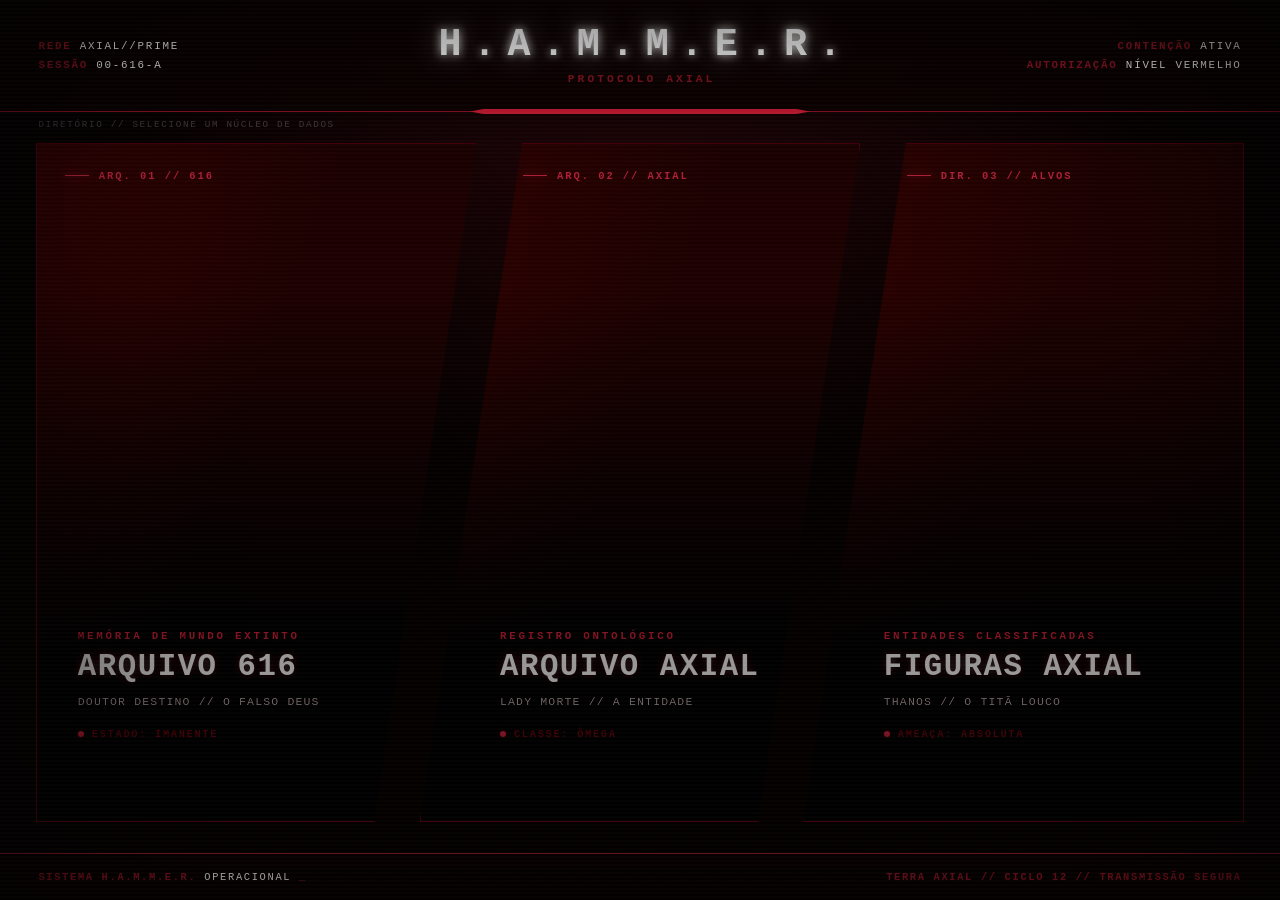
==== index.html @ 2b395b97 "Add files via upload" ====
<!DOCTYPE html>
<html lang="pt-BR">
<head>
  <meta charset="UTF-8">
  <meta name="viewport" content="width=device-width, initial-scale=1">
  <meta name="theme-color" content="#050000">
  <meta name="description" content="Terminal de acesso aos arquivos classificados do Protocolo Axial.">
  <title>H.A.M.M.E.R. | PROTOCOLO AXIAL</title>
  <link rel="stylesheet" href="axial-os.css">
  <script src="axial-os.js" defer></script>
</head>
<body>
  <div class="screen-noise" aria-hidden="true"></div>
  <div class="screen-vignette" aria-hidden="true"></div>

  <div class="system-shell">
    <header class="system-header">
      <div class="header-meta" aria-hidden="true">
        <span>REDE <strong>AXIAL//PRIME</strong></span>
        <span>SESSÃO <strong>00-616-A</strong></span>
      </div>

      <div class="brand">
        <h1>H.A.M.M.E.R.</h1>
        <p>Protocolo Axial</p>
      </div>

      <div class="header-meta header-meta--right" aria-hidden="true">
        <span>CONTENÇÃO <strong>ATIVA</strong></span>
        <span>AUTORIZAÇÃO <strong>NÍVEL VERMELHO</strong></span>
      </div>
    </header>

    <main class="dossier-container" aria-label="Diretório de arquivos H.A.M.M.E.R.">
      <a href="https://arquivoshammer.tumblr.com/616" target="_top" class="card card-1" style="--card-image: url('https://i.imgur.com/IKlFasL.png')" aria-label="Acessar Arquivo 616: Doutor Destino, o Falso Deus">
        <span class="card-index">ARQ. 01 // 616</span>
        <div class="card-content">
          <div class="card-kicker">Memória de mundo extinto</div>
          <h2 class="card-title">Arquivo 616</h2>
          <p class="card-subtitle">Doutor Destino // O Falso Deus</p>
          <div class="card-status"><span class="status-light"></span>Estado: imanente</div>
          <span class="action-btn" aria-hidden="true">[ Acessar arquivo ]</span>
        </div>
      </a>

      <a href="https://arquivoshammer.tumblr.com/axial" target="_top" class="card card-2" style="--card-image: url('https://i.imgur.com/P6kP1Y7.png')" aria-label="Acessar Arquivo Axial: Lady Morte, a Entidade">
        <span class="card-index">ARQ. 02 // AXIAL</span>
        <div class="card-content">
          <div class="card-kicker">Registro ontológico</div>
          <h2 class="card-title">Arquivo Axial</h2>
          <p class="card-subtitle">Lady Morte // A Entidade</p>
          <div class="card-status"><span class="status-light"></span>Classe: ômega</div>
          <span class="action-btn" aria-hidden="true">[ Acessar arquivo ]</span>
        </div>
      </a>

      <a href="https://arquivoshammer.tumblr.com/fichas" target="_top" class="card card-3" style="--card-image: url('https://i.imgur.com/mez9qXW.png')" aria-label="Acessar Figuras Axial: Thanos, o Titã Louco">
        <span class="card-index">DIR. 03 // ALVOS</span>
        <div class="card-content">
          <div class="card-kicker">Entidades classificadas</div>
          <h2 class="card-title">Figuras Axial</h2>
          <p class="card-subtitle">Thanos // O Titã Louco</p>
          <div class="card-status"><span class="status-light"></span>Ameaça: absoluta</div>
          <span class="action-btn" aria-hidden="true">[ Acessar diretório ]</span>
        </div>
      </a>
    </main>

    <footer class="system-footer">
      <span>Sistema H.A.M.M.E.R. <strong>operacional</strong> <span class="blink">_</span></span>
      <span>Terra Axial // ciclo 12 // transmissão segura</span>
    </footer>
  </div>
</body>
</html>
---- axial-os.css ----
:root {
  --bg-deep: #050000;
  --surface: #0a0000;
  --vinho-dark: #3a040b;
  --vinho-light: #8a1321;
  --red-alert: #c71a32;
  --red-hot: #f12b48;
  --white-glow: #f4f4f4;
  --text-muted: #b9aeb0;
  --scanline: rgba(255, 255, 255, 0.025);
  --tech-border: rgba(199, 26, 50, 0.42);
  --header-height: 112px;
  --footer-height: 47px;
  --ease-system: cubic-bezier(0.25, 1, 0.5, 1);
}

*, *::before, *::after { box-sizing: border-box; }
* { margin: 0; padding: 0; }

html, body {
  width: 100%;
  min-height: 100%;
  background: var(--bg-deep);
}

body {
  min-height: 100svh;
  overflow-x: hidden;
  color: var(--white-glow);
  background:
    radial-gradient(circle at 50% -10%, rgba(138, 19, 33, 0.28), transparent 48%),
    linear-gradient(rgba(5, 0, 0, 0.88), rgba(5, 0, 0, 0.94)),
    repeating-linear-gradient(45deg, transparent 0 10px, rgba(58, 4, 11, 0.08) 10px 20px);
  font-family: "Courier New", Courier, monospace;
}

a { color: inherit; }

.screen-noise,
.screen-vignette {
  position: fixed;
  inset: 0;
  pointer-events: none;
}

.screen-noise {
  z-index: 100;
  opacity: 0.72;
  background: repeating-linear-gradient(0deg, transparent 0 2px, var(--scanline) 2px 4px);
}

.screen-vignette {
  z-index: 99;
  box-shadow: inset 0 0 16vw rgba(0, 0, 0, 0.88);
}

.system-shell {
  display: grid;
  grid-template-rows: var(--header-height) minmax(0, 1fr) var(--footer-height);
  min-height: 100svh;
  opacity: 0;
  animation: boot-up 1.6s var(--ease-system) 0.12s forwards;
}

.system-header {
  position: relative;
  z-index: 20;
  display: grid;
  grid-template-columns: minmax(160px, 1fr) auto minmax(160px, 1fr);
  align-items: center;
  gap: 24px;
  padding: 18px clamp(20px, 3vw, 52px);
  border-bottom: 1px solid var(--vinho-light);
  background: rgba(10, 0, 0, 0.84);
  box-shadow: 0 10px 36px rgba(0, 0, 0, 0.36);
}

.system-header::after {
  content: "";
  position: absolute;
  bottom: -3px;
  left: 50%;
  width: min(340px, 38vw);
  height: 5px;
  translate: -50% 0;
  background: var(--red-alert);
  box-shadow: 0 0 18px rgba(199, 26, 50, 0.75);
  clip-path: polygon(4% 0, 96% 0, 100% 50%, 96% 100%, 4% 100%, 0 50%);
}

.header-meta {
  display: flex;
  flex-direction: column;
  gap: 5px;
  color: var(--vinho-light);
  font-size: 0.68rem;
  font-weight: 700;
  letter-spacing: 0.16em;
  line-height: 1.3;
  text-transform: uppercase;
}

.header-meta--right { align-items: flex-end; text-align: right; }
.header-meta strong { color: var(--white-glow); font-weight: 400; }
.brand { text-align: center; }

.brand h1 {
  color: #fff;
  font-size: clamp(1.8rem, 3vw, 2.65rem);
  line-height: 1;
  letter-spacing: 0.3em;
  text-indent: 0.3em;
  text-shadow: 0 0 10px #fff, 0 0 30px rgba(255, 255, 255, 0.45);
}

.brand p {
  margin-top: 9px;
  color: var(--vinho-light);
  font-size: 0.7rem;
  font-weight: 700;
  letter-spacing: 0.28em;
  text-indent: 0.28em;
  text-transform: uppercase;
}

.dossier-container {
  position: relative;
  z-index: 2;
  display: flex;
  gap: 7px;
  min-height: 0;
  padding: clamp(18px, 2.4vw, 38px) clamp(14px, 2.8vw, 46px);
  isolation: isolate;
}

.dossier-container::before {
  content: "DIRETÓRIO // SELECIONE UM NÚCLEO DE DADOS";
  position: absolute;
  top: 7px;
  left: clamp(18px, 3vw, 50px);
  color: rgba(244, 244, 244, 0.28);
  font-size: 0.58rem;
  letter-spacing: 0.18em;
}

.card {
  position: relative;
  flex: 1 1 0;
  min-width: 0;
  overflow: hidden;
  display: flex;
  align-items: flex-end;
  padding: clamp(24px, 3.2vw, 54px);
  border: 1px solid var(--tech-border);
  background-color: var(--vinho-dark);
  background-image: var(--card-image);
  background-position: center top;
  background-size: cover;
  background-blend-mode: multiply;
  color: var(--white-glow);
  text-decoration: none;
  filter: grayscale(25%) contrast(115%) brightness(0.82);
  transition: flex 650ms var(--ease-system), filter 450ms ease, border-color 350ms ease;
}

.card-1 { clip-path: polygon(0 0, 100% 0, calc(100% - 8vw) 100%, 0 100%); margin-right: -5vw; }
.card-2 { z-index: 2; clip-path: polygon(8vw 0, 100% 0, calc(100% - 8vw) 100%, 0 100%); margin-right: -5vw; }
.card-3 { clip-path: polygon(8vw 0, 100% 0, 100% 100%, 0 100%); }

.card::before,
.card::after {
  content: "";
  position: absolute;
  inset: 0;
  pointer-events: none;
}

.card::before {
  z-index: 1;
  background:
    linear-gradient(to top, rgba(3, 0, 0, 0.98) 0%, rgba(5, 0, 0, 0.45) 48%, transparent 78%),
    linear-gradient(110deg, rgba(199, 26, 50, 0.18), transparent 45%);
}

.card::after {
  z-index: 2;
  opacity: 0.32;
  background: repeating-linear-gradient(0deg, rgba(0, 0, 0, 0.16) 0 2px, transparent 2px 4px);
  transition: opacity 350ms ease;
}

.card:hover,
.card:focus-visible {
  z-index: 10;
  flex-grow: 1.85;
  outline: none;
  border-color: var(--red-alert);
  background-blend-mode: overlay;
  filter: grayscale(0%) contrast(120%) brightness(1.08) drop-shadow(0 0 24px rgba(199, 26, 50, 0.5));
}

.card:hover::after,
.card:focus-visible::after { opacity: 0.12; }

.card-index {
  position: absolute;
  top: 26px;
  z-index: 3;
  display: flex;
  align-items: center;
  gap: 10px;
  color: var(--red-hot);
  font-size: 0.66rem;
  font-weight: 700;
  letter-spacing: 0.18em;
}

.card-1 .card-index { left: 28px; }
.card-2 .card-index, .card-3 .card-index { left: max(28px, 8vw); }
.card-index::before { content: ""; width: 24px; height: 1px; background: currentColor; box-shadow: 0 0 8px currentColor; }

.card-content {
  position: relative;
  z-index: 4;
  width: min(100%, 500px);
  transform: translateY(18px);
  opacity: 0.72;
  transition: transform 500ms var(--ease-system), opacity 350ms ease;
}

.card-2 .card-content, .card-3 .card-content { padding-left: clamp(20px, 3vw, 52px); }
.card:hover .card-content, .card:focus-visible .card-content { transform: translateY(0); opacity: 1; }

.card-kicker {
  margin-bottom: 10px;
  color: var(--red-hot);
  font-size: 0.68rem;
  font-weight: 700;
  letter-spacing: 0.25em;
  text-transform: uppercase;
}

.card-title {
  font-size: clamp(1.45rem, 2.4vw, 2.5rem);
  line-height: 0.95;
  letter-spacing: 0.05em;
  text-shadow: 0 0 10px rgba(255, 255, 255, 0.34);
  text-transform: uppercase;
}

.card-subtitle {
  margin-top: 12px;
  color: var(--text-muted);
  font-size: clamp(0.72rem, 0.85vw, 0.9rem);
  line-height: 1.5;
  letter-spacing: 0.1em;
  text-transform: uppercase;
}

.card-status {
  display: flex;
  align-items: center;
  gap: 8px;
  margin-top: 18px;
  color: var(--vinho-light);
  font-size: 0.65rem;
  font-weight: 700;
  letter-spacing: 0.16em;
  text-transform: uppercase;
}

.status-light {
  width: 6px;
  height: 6px;
  border-radius: 50%;
  background: var(--red-hot);
  box-shadow: 0 0 8px var(--red-alert);
  animation: status-pulse 1.8s ease-in-out infinite;
}

.action-btn {
  display: inline-flex;
  align-items: center;
  min-height: 38px;
  margin-top: 20px;
  padding: 9px 15px;
  border: 1px solid var(--red-alert);
  background: rgba(199, 26, 50, 0.08);
  color: var(--white-glow);
  font-size: 0.68rem;
  font-weight: 700;
  letter-spacing: 0.18em;
  text-transform: uppercase;
  opacity: 0;
  transform: translateY(10px);
  transition: opacity 350ms ease 80ms, transform 400ms var(--ease-system) 80ms, background 250ms ease;
  clip-path: polygon(8px 0, 100% 0, 100% calc(100% - 8px), calc(100% - 8px) 100%, 0 100%, 0 8px);
}

.card:hover .action-btn,
.card:focus-visible .action-btn {
  opacity: 1;
  transform: translateY(0);
  background: rgba(199, 26, 50, 0.72);
  box-shadow: 0 0 16px rgba(199, 26, 50, 0.55);
}

.system-footer {
  position: relative;
  z-index: 20;
  display: flex;
  align-items: center;
  justify-content: space-between;
  gap: 20px;
  padding: 0 clamp(20px, 3vw, 52px);
  border-top: 1px solid var(--vinho-light);
  background: rgba(10, 0, 0, 0.9);
  color: var(--vinho-light);
  font-size: 0.65rem;
  font-weight: 700;
  letter-spacing: 0.16em;
  text-transform: uppercase;
}

.system-footer strong { color: var(--white-glow); font-weight: 400; }
.blink { animation: blink 1s steps(1) infinite; }

@keyframes boot-up {
  0% { opacity: 0; filter: blur(14px) contrast(180%); transform: scale(1.025); }
  45% { opacity: 0.82; filter: blur(3px) contrast(135%); }
  100% { opacity: 1; filter: blur(0) contrast(100%); transform: scale(1); }
}

@keyframes status-pulse { 50% { opacity: 0.28; transform: scale(0.75); } }
@keyframes blink { 50% { opacity: 0; } }

@media (max-width: 900px) {
  :root { --header-height: 96px; }
  .system-header { grid-template-columns: 1fr; padding-block: 15px; }
  .header-meta { display: none; }
  .brand h1 { font-size: 1.75rem; }
  .dossier-container { padding-inline: 14px; }
  .card { padding: 24px 20px; }
  .card-title { font-size: 1.5rem; }
  .card-subtitle { letter-spacing: 0.05em; }
}

@media (max-width: 680px) {
  :root { --footer-height: 58px; }
  body { overflow-y: auto; }
  .system-shell { grid-template-rows: var(--header-height) auto var(--footer-height); }
  .dossier-container { flex-direction: column; min-height: calc(100svh - var(--header-height) - var(--footer-height)); gap: 10px; padding: 24px 12px 12px; }
  .dossier-container::before { top: 8px; left: 14px; }
  .card, .card:hover, .card:focus-visible { flex: none; min-height: 31svh; clip-path: polygon(0 0, calc(100% - 14px) 0, 100% 14px, 100% 100%, 14px 100%, 0 calc(100% - 14px)); margin: 0; filter: grayscale(12%) contrast(115%) brightness(0.9); }
  .card { background-position: center 18%; }
  .card-index, .card-1 .card-index, .card-2 .card-index, .card-3 .card-index { top: 16px; left: 18px; }
  .card-content, .card-2 .card-content, .card-3 .card-content { width: 100%; padding-left: 0; transform: none; opacity: 1; }
  .card-title { font-size: clamp(1.35rem, 7vw, 2rem); }
  .card-subtitle { margin-top: 6px; }
  .card-status { margin-top: 10px; }
  .action-btn { min-height: 34px; margin-top: 12px; opacity: 1; transform: none; }
  .system-footer { justify-content: center; text-align: center; }
  .system-footer span:last-child { display: none; }
}

@media (prefers-reduced-motion: reduce) {
  *, *::before, *::after {
    scroll-behavior: auto !important;
    animation-duration: 0.01ms !important;
    animation-iteration-count: 1 !important;
    transition-duration: 0.01ms !important;
  }
}
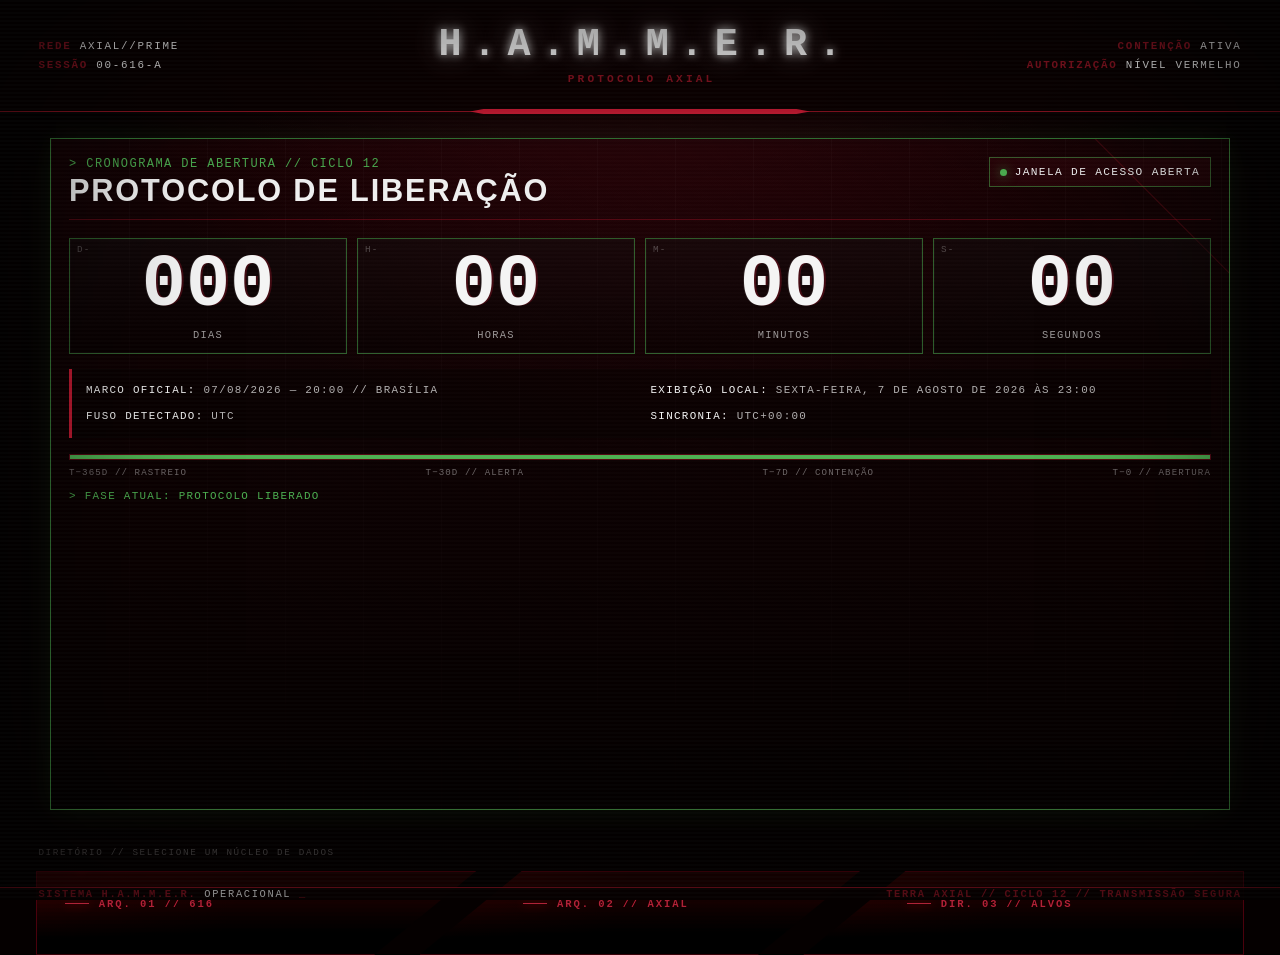
==== commit 536890c2: "Update index.html" ====
--- a/index.html
+++ b/index.html
@@ -6,9 +6,301 @@
   <meta name="theme-color" content="#050000">
   <meta name="description" content="Terminal de acesso aos arquivos classificados do Protocolo Axial.">
   <title>H.A.M.M.E.R. | PROTOCOLO AXIAL</title>
+
   <link rel="stylesheet" href="axial-os.css">
   <script src="axial-os.js" defer></script>
+
+  <style id="axial-countdown-style">
+    /* ==========================================================
+       CRONOGRAMA AXIAL // CONTAGEM REGRESSIVA
+       Bloco autônomo para funcionar sem alterar axial-os.css
+       ========================================================== */
+
+    .countdown-sector {
+      position: relative;
+      width: min(1180px, calc(100% - 32px));
+      margin: 26px auto 30px;
+      padding: 18px;
+      border: 1px solid rgba(199, 26, 50, .68);
+      background:
+        linear-gradient(180deg, rgba(199, 26, 50, .07), rgba(5, 0, 0, .88)),
+        repeating-linear-gradient(
+          90deg,
+          rgba(255, 255, 255, .025) 0,
+          rgba(255, 255, 255, .025) 1px,
+          transparent 1px,
+          transparent 78px
+        );
+      box-shadow:
+        0 0 0 1px rgba(255, 255, 255, .025) inset,
+        0 0 28px rgba(199, 26, 50, .12);
+      overflow: hidden;
+      isolation: isolate;
+    }
+
+    .countdown-sector::before,
+    .countdown-sector::after {
+      content: "";
+      position: absolute;
+      pointer-events: none;
+      z-index: -1;
+    }
+
+    .countdown-sector::before {
+      inset: 0;
+      background:
+        linear-gradient(90deg, transparent, rgba(199, 26, 50, .08), transparent);
+      transform: translateX(-100%);
+      animation: countdownSweep 7s linear infinite;
+    }
+
+    .countdown-sector::after {
+      width: 190px;
+      height: 190px;
+      right: -95px;
+      top: -95px;
+      border: 1px solid rgba(199, 26, 50, .25);
+      transform: rotate(45deg);
+    }
+
+    @keyframes countdownSweep {
+      to { transform: translateX(100%); }
+    }
+
+    .countdown-topline {
+      display: flex;
+      align-items: flex-start;
+      justify-content: space-between;
+      gap: 20px;
+      margin-bottom: 18px;
+      padding-bottom: 12px;
+      border-bottom: 1px solid rgba(199, 26, 50, .32);
+    }
+
+    .countdown-kicker,
+    .countdown-status,
+    .countdown-label,
+    .countdown-meta,
+    .countdown-stage,
+    .countdown-progress-labels {
+      font-family: "Share Tech Mono", "Courier New", monospace;
+      text-transform: uppercase;
+      letter-spacing: .12em;
+    }
+
+    .countdown-kicker {
+      margin: 0 0 5px;
+      color: #c71a32;
+      font-size: .75rem;
+    }
+
+    .countdown-title {
+      margin: 0;
+      color: #f4f4f4;
+      font-family: "Oxanium", "Arial Narrow", sans-serif;
+      font-size: clamp(1.15rem, 2.4vw, 2rem);
+      line-height: 1;
+      text-transform: uppercase;
+      letter-spacing: .06em;
+    }
+
+    .countdown-status {
+      flex: 0 0 auto;
+      display: inline-flex;
+      align-items: center;
+      gap: 8px;
+      padding: 8px 10px;
+      border: 1px solid rgba(199, 26, 50, .58);
+      background: rgba(199, 26, 50, .08);
+      color: #f4f4f4;
+      font-size: .7rem;
+      white-space: nowrap;
+    }
+
+    .countdown-status-dot {
+      width: 7px;
+      height: 7px;
+      border-radius: 50%;
+      background: #c71a32;
+      box-shadow: 0 0 9px rgba(199, 26, 50, .95);
+      animation: countdownPulse 1.15s steps(2, end) infinite;
+    }
+
+    @keyframes countdownPulse {
+      50% { opacity: .28; }
+    }
+
+    .countdown-grid {
+      display: grid;
+      grid-template-columns: repeat(4, minmax(0, 1fr));
+      gap: 10px;
+    }
+
+    .countdown-unit {
+      position: relative;
+      min-height: 104px;
+      display: grid;
+      align-content: center;
+      justify-items: center;
+      padding: 14px 8px 12px;
+      border: 1px solid rgba(199, 26, 50, .3);
+      background:
+        linear-gradient(180deg, rgba(255, 255, 255, .025), transparent),
+        rgba(0, 0, 0, .36);
+      box-shadow: 0 0 0 1px rgba(255, 255, 255, .018) inset;
+    }
+
+    .countdown-unit::before {
+      content: attr(data-index);
+      position: absolute;
+      left: 7px;
+      top: 6px;
+      color: rgba(244, 244, 244, .28);
+      font: .58rem/1 "Share Tech Mono", monospace;
+      letter-spacing: .12em;
+    }
+
+    .countdown-value {
+      color: #f4f4f4;
+      font-family: "Share Tech Mono", "Courier New", monospace;
+      font-size: clamp(2rem, 6vw, 4.6rem);
+      line-height: .9;
+      font-variant-numeric: tabular-nums;
+      text-shadow:
+        2px 0 rgba(199, 26, 50, .28),
+        -1px 0 rgba(255, 255, 255, .08);
+    }
+
+    .countdown-label {
+      margin-top: 10px;
+      color: rgba(244, 244, 244, .62);
+      font-size: .65rem;
+    }
+
+    .countdown-meta {
+      display: grid;
+      grid-template-columns: 1fr 1fr;
+      gap: 9px 18px;
+      margin-top: 15px;
+      padding: 13px 14px;
+      border-left: 3px solid #c71a32;
+      background: rgba(0, 0, 0, .31);
+      color: rgba(244, 244, 244, .72);
+      font-size: .68rem;
+      line-height: 1.55;
+    }
+
+    .countdown-meta strong {
+      color: #f4f4f4;
+      font-weight: 500;
+    }
+
+    .countdown-timeline {
+      margin-top: 16px;
+    }
+
+    .countdown-progress {
+      position: relative;
+      height: 6px;
+      margin: 12px 0 7px;
+      border: 1px solid rgba(199, 26, 50, .42);
+      background: rgba(0, 0, 0, .58);
+      overflow: hidden;
+    }
+
+    .countdown-progress-bar {
+      display: block;
+      width: 0;
+      height: 100%;
+      background:
+        repeating-linear-gradient(
+          90deg,
+          #c71a32 0,
+          #c71a32 16px,
+          #7d101f 16px,
+          #7d101f 19px
+        );
+      box-shadow: 0 0 14px rgba(199, 26, 50, .42);
+      transition: width .7s ease;
+    }
+
+    .countdown-progress-labels {
+      display: flex;
+      justify-content: space-between;
+      gap: 10px;
+      color: rgba(244, 244, 244, .42);
+      font-size: .57rem;
+    }
+
+    .countdown-stage {
+      margin: 12px 0 0;
+      color: #c71a32;
+      font-size: .68rem;
+    }
+
+    .countdown-sector.is-released {
+      border-color: rgba(76, 175, 80, .72);
+      box-shadow: 0 0 30px rgba(76, 175, 80, .12);
+    }
+
+    .countdown-sector.is-released .countdown-status,
+    .countdown-sector.is-released .countdown-unit {
+      border-color: rgba(76, 175, 80, .52);
+    }
+
+    .countdown-sector.is-released .countdown-status-dot,
+    .countdown-sector.is-released .countdown-progress-bar {
+      background: #4caf50;
+      box-shadow: 0 0 12px rgba(76, 175, 80, .72);
+    }
+
+    .countdown-sector.is-released .countdown-stage,
+    .countdown-sector.is-released .countdown-kicker {
+      color: #4caf50;
+    }
+
+    @media (max-width: 760px) {
+      .countdown-sector {
+        width: min(100% - 20px, 1180px);
+        margin-top: 16px;
+        padding: 13px;
+      }
+
+      .countdown-topline {
+        flex-direction: column;
+        align-items: stretch;
+      }
+
+      .countdown-status {
+        align-self: flex-start;
+      }
+
+      .countdown-grid {
+        grid-template-columns: repeat(2, minmax(0, 1fr));
+      }
+
+      .countdown-unit {
+        min-height: 88px;
+      }
+
+      .countdown-meta {
+        grid-template-columns: 1fr;
+      }
+    }
+
+    @media (prefers-reduced-motion: reduce) {
+      .countdown-sector::before,
+      .countdown-status-dot {
+        animation: none;
+      }
+
+      .countdown-progress-bar {
+        transition: none;
+      }
+    }
+  </style>
 </head>
+
 <body>
   <div class="screen-noise" aria-hidden="true"></div>
   <div class="screen-vignette" aria-hidden="true"></div>
@@ -31,8 +323,88 @@
       </div>
     </header>
 
+    <section
+      class="countdown-sector"
+      id="axial-countdown"
+      aria-labelledby="countdown-title"
+      aria-live="polite"
+    >
+      <div class="countdown-topline">
+        <div>
+          <p class="countdown-kicker">&gt; CRONOGRAMA DE ABERTURA // CICLO 12</p>
+          <h2 class="countdown-title" id="countdown-title">Protocolo de Liberação</h2>
+        </div>
+
+        <div class="countdown-status">
+          <span class="countdown-status-dot" aria-hidden="true"></span>
+          <span id="countdown-status-text">JANELA SELADA</span>
+        </div>
+      </div>
+
+      <div class="countdown-grid" aria-label="Contagem regressiva">
+        <div class="countdown-unit" data-index="D-">
+          <strong class="countdown-value" id="countdown-days">000</strong>
+          <span class="countdown-label">Dias</span>
+        </div>
+
+        <div class="countdown-unit" data-index="H-">
+          <strong class="countdown-value" id="countdown-hours">00</strong>
+          <span class="countdown-label">Horas</span>
+        </div>
+
+        <div class="countdown-unit" data-index="M-">
+          <strong class="countdown-value" id="countdown-minutes">00</strong>
+          <span class="countdown-label">Minutos</span>
+        </div>
+
+        <div class="countdown-unit" data-index="S-">
+          <strong class="countdown-value" id="countdown-seconds">00</strong>
+          <span class="countdown-label">Segundos</span>
+        </div>
+      </div>
+
+      <div class="countdown-meta">
+        <span>
+          <strong>MARCO OFICIAL:</strong>
+          <time datetime="2026-08-07T20:00:00-03:00">07/08/2026 — 20:00 // BRASÍLIA</time>
+        </span>
+
+        <span>
+          <strong>EXIBIÇÃO LOCAL:</strong>
+          <time id="countdown-local-date">SINCRONIZANDO...</time>
+        </span>
+
+        <span>
+          <strong>FUSO DETECTADO:</strong>
+          <span id="countdown-timezone">IDENTIFICANDO...</span>
+        </span>
+
+        <span>
+          <strong>SINCRONIA:</strong>
+          <span id="countdown-sync">RELÓGIO DO TERMINAL</span>
+        </span>
+      </div>
+
+      <div class="countdown-timeline" aria-hidden="true">
+        <div class="countdown-progress">
+          <span class="countdown-progress-bar" id="countdown-progress-bar"></span>
+        </div>
+
+        <div class="countdown-progress-labels">
+          <span>T−365D // RASTREIO</span>
+          <span>T−30D // ALERTA</span>
+          <span>T−7D // CONTENÇÃO</span>
+          <span>T−0 // ABERTURA</span>
+        </div>
+      </div>
+
+      <p class="countdown-stage" id="countdown-stage">
+        &gt; FASE ATUAL: RASTREIO TEMPORAL
+      </p>
+    </section>
+
     <main class="dossier-container" aria-label="Diretório de arquivos H.A.M.M.E.R.">
-      <a href="https://arquivoshammer.tumblr.com/616" target="_top" class="card card-1" style="--card-image: url('https://i.imgur.com/IKlFasL.png')" aria-label="Acessar Arquivo 616: Doutor Destino, o Falso Deus">
+      <a href="https://arquivoaxial.tumblr.com/616" target="_top" class="card card-1" style="--card-image: url('https://i.imgur.com/IKlFasL.png')" aria-label="Acessar Arquivo 616: Doutor Destino, o Falso Deus">
         <span class="card-index">ARQ. 01 // 616</span>
         <div class="card-content">
           <div class="card-kicker">Memória de mundo extinto</div>
@@ -43,7 +415,7 @@
         </div>
       </a>
 
-      <a href="https://arquivoshammer.tumblr.com/axial" target="_top" class="card card-2" style="--card-image: url('https://i.imgur.com/P6kP1Y7.png')" aria-label="Acessar Arquivo Axial: Lady Morte, a Entidade">
+      <a href="https://arquivoaxial.tumblr.com/axial" target="_top" class="card card-2" style="--card-image: url('https://i.imgur.com/P6kP1Y7.png')" aria-label="Acessar Arquivo Axial: Lady Morte, a Entidade">
         <span class="card-index">ARQ. 02 // AXIAL</span>
         <div class="card-content">
           <div class="card-kicker">Registro ontológico</div>
@@ -54,7 +426,7 @@
         </div>
       </a>
 
-      <a href="https://arquivoshammer.tumblr.com/fichas" target="_top" class="card card-3" style="--card-image: url('https://i.imgur.com/mez9qXW.png')" aria-label="Acessar Figuras Axial: Thanos, o Titã Louco">
+      <a href="https://arquivoaxial.tumblr.com/fichas" target="_top" class="card card-3" style="--card-image: url('https://i.imgur.com/mez9qXW.png')" aria-label="Acessar Figuras Axial: Thanos, o Titã Louco">
         <span class="card-index">DIR. 03 // ALVOS</span>
         <div class="card-content">
           <div class="card-kicker">Entidades classificadas</div>
@@ -71,5 +443,120 @@
       <span>Terra Axial // ciclo 12 // transmissão segura</span>
     </footer>
   </div>
+
+  <script>
+    (() => {
+      "use strict";
+
+      /*
+       * MARCO OFICIAL:
+       * 07 de agosto de 2026, às 20h, em Brasília (UTC−3).
+       *
+       * O instante é fixo. O navegador converte automaticamente
+       * a exibição para o fuso horário do computador do visitante.
+       */
+      const EVENT_DATE = new Date("2026-08-07T20:00:00-03:00");
+      const EVENT_TIME = EVENT_DATE.getTime();
+
+      /*
+       * Janela usada apenas para o preenchimento visual da barra.
+       * O contador principal permanece exato independentemente dela.
+       */
+      const PROGRESS_START = new Date("2025-08-07T20:00:00-03:00").getTime();
+      const PROGRESS_DURATION = EVENT_TIME - PROGRESS_START;
+
+      const sector = document.getElementById("axial-countdown");
+      const daysEl = document.getElementById("countdown-days");
+      const hoursEl = document.getElementById("countdown-hours");
+      const minutesEl = document.getElementById("countdown-minutes");
+      const secondsEl = document.getElementById("countdown-seconds");
+      const localDateEl = document.getElementById("countdown-local-date");
+      const timezoneEl = document.getElementById("countdown-timezone");
+      const syncEl = document.getElementById("countdown-sync");
+      const statusEl = document.getElementById("countdown-status-text");
+      const stageEl = document.getElementById("countdown-stage");
+      const progressBar = document.getElementById("countdown-progress-bar");
+
+      const pad = (value, size = 2) => String(value).padStart(size, "0");
+
+      const timezone =
+        Intl.DateTimeFormat().resolvedOptions().timeZone ||
+        "FUSO LOCAL NÃO IDENTIFICADO";
+
+      const localFormatter = new Intl.DateTimeFormat("pt-BR", {
+        dateStyle: "full",
+        timeStyle: "short"
+      });
+
+      localDateEl.textContent = localFormatter.format(EVENT_DATE);
+      localDateEl.setAttribute("datetime", EVENT_DATE.toISOString());
+      timezoneEl.textContent = timezone;
+      syncEl.textContent = `UTC${formatOffset(EVENT_DATE)}`;
+
+      function formatOffset(date) {
+        const offsetMinutes = -date.getTimezoneOffset();
+        const sign = offsetMinutes >= 0 ? "+" : "−";
+        const absolute = Math.abs(offsetMinutes);
+        const hours = Math.floor(absolute / 60);
+        const minutes = absolute % 60;
+        return `${sign}${pad(hours)}:${pad(minutes)}`;
+      }
+
+      function setStage(remaining) {
+        const day = 24 * 60 * 60 * 1000;
+
+        if (remaining <= 0) {
+          stageEl.textContent = "> FASE ATUAL: PROTOCOLO LIBERADO";
+          statusEl.textContent = "JANELA DE ACESSO ABERTA";
+          sector.classList.add("is-released");
+          return;
+        }
+
+        sector.classList.remove("is-released");
+        statusEl.textContent = "JANELA SELADA";
+
+        if (remaining <= day) {
+          stageEl.textContent = "> FASE ATUAL: T−24H // ALERTA TERMINAL";
+        } else if (remaining <= 7 * day) {
+          stageEl.textContent = "> FASE ATUAL: T−7D // CONTENÇÃO MÁXIMA";
+        } else if (remaining <= 30 * day) {
+          stageEl.textContent = "> FASE ATUAL: T−30D // ALERTA VERMELHO";
+        } else {
+          stageEl.textContent = "> FASE ATUAL: RASTREIO TEMPORAL";
+        }
+      }
+
+      function updateProgress(now) {
+        const elapsed = now - PROGRESS_START;
+        const progress = Math.min(1, Math.max(0, elapsed / PROGRESS_DURATION));
+        progressBar.style.width = `${(progress * 100).toFixed(3)}%`;
+      }
+
+      function updateCountdown() {
+        const now = Date.now();
+        const remaining = Math.max(0, EVENT_TIME - now);
+
+        const days = Math.floor(remaining / 86400000);
+        const hours = Math.floor((remaining % 86400000) / 3600000);
+        const minutes = Math.floor((remaining % 3600000) / 60000);
+        const seconds = Math.floor((remaining % 60000) / 1000);
+
+        daysEl.textContent = pad(days, 3);
+        hoursEl.textContent = pad(hours);
+        minutesEl.textContent = pad(minutes);
+        secondsEl.textContent = pad(seconds);
+
+        setStage(remaining);
+        updateProgress(now);
+
+        if (remaining <= 0) {
+          clearInterval(timer);
+        }
+      }
+
+      updateCountdown();
+      const timer = window.setInterval(updateCountdown, 1000);
+    })();
+  </script>
 </body>
 </html>
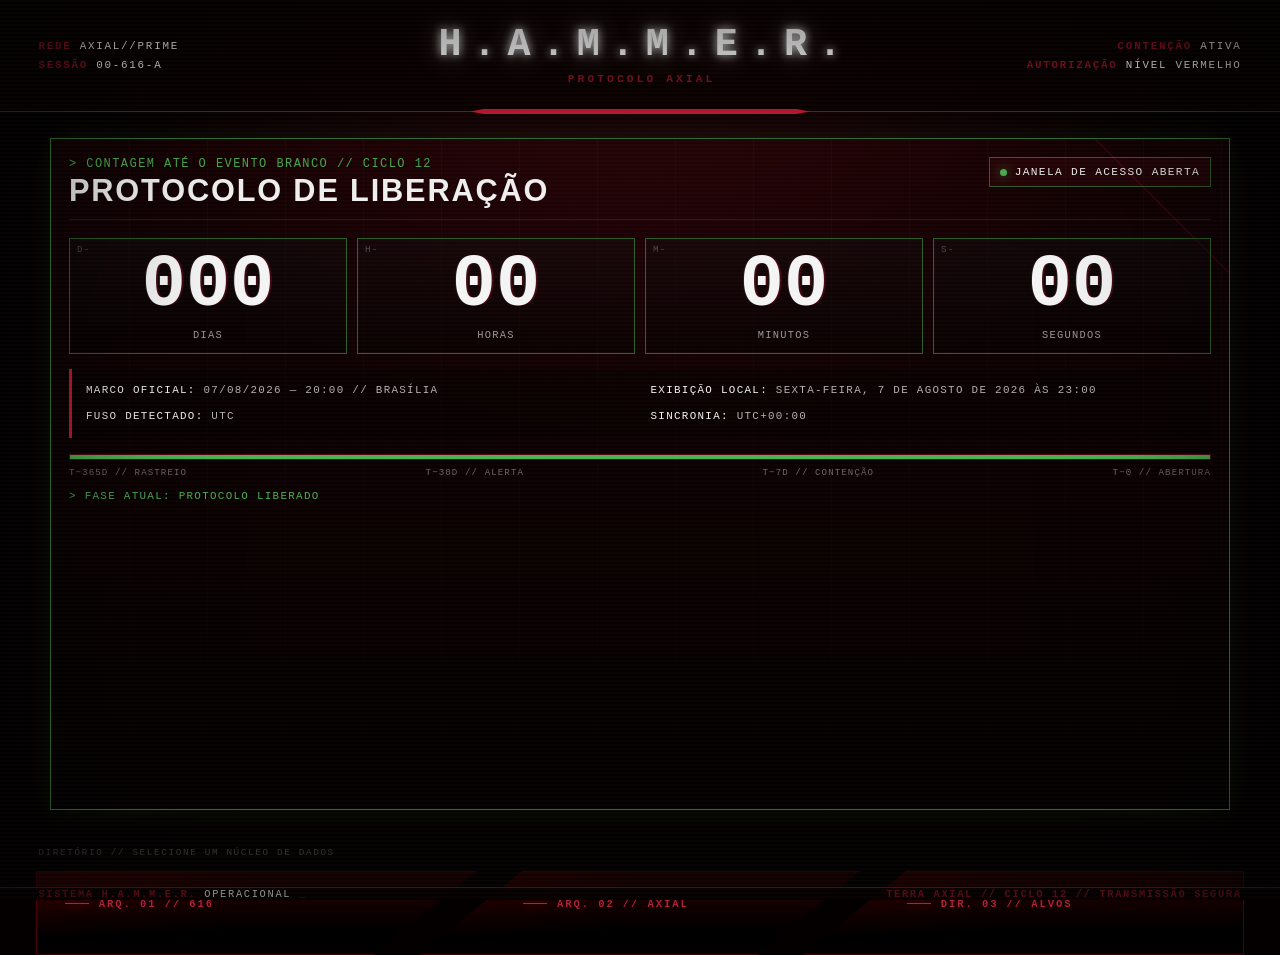
==== commit 2849a368: "Update index.html" ====
--- a/index.html
+++ b/index.html
@@ -331,7 +331,7 @@
     >
       <div class="countdown-topline">
         <div>
-          <p class="countdown-kicker">&gt; CRONOGRAMA DE ABERTURA // CICLO 12</p>
+          <p class="countdown-kicker">&gt; CONTAGEM ATÉ O EVENTO BRANCO // CICLO 12</p>
           <h2 class="countdown-title" id="countdown-title">Protocolo de Liberação</h2>
         </div>
 
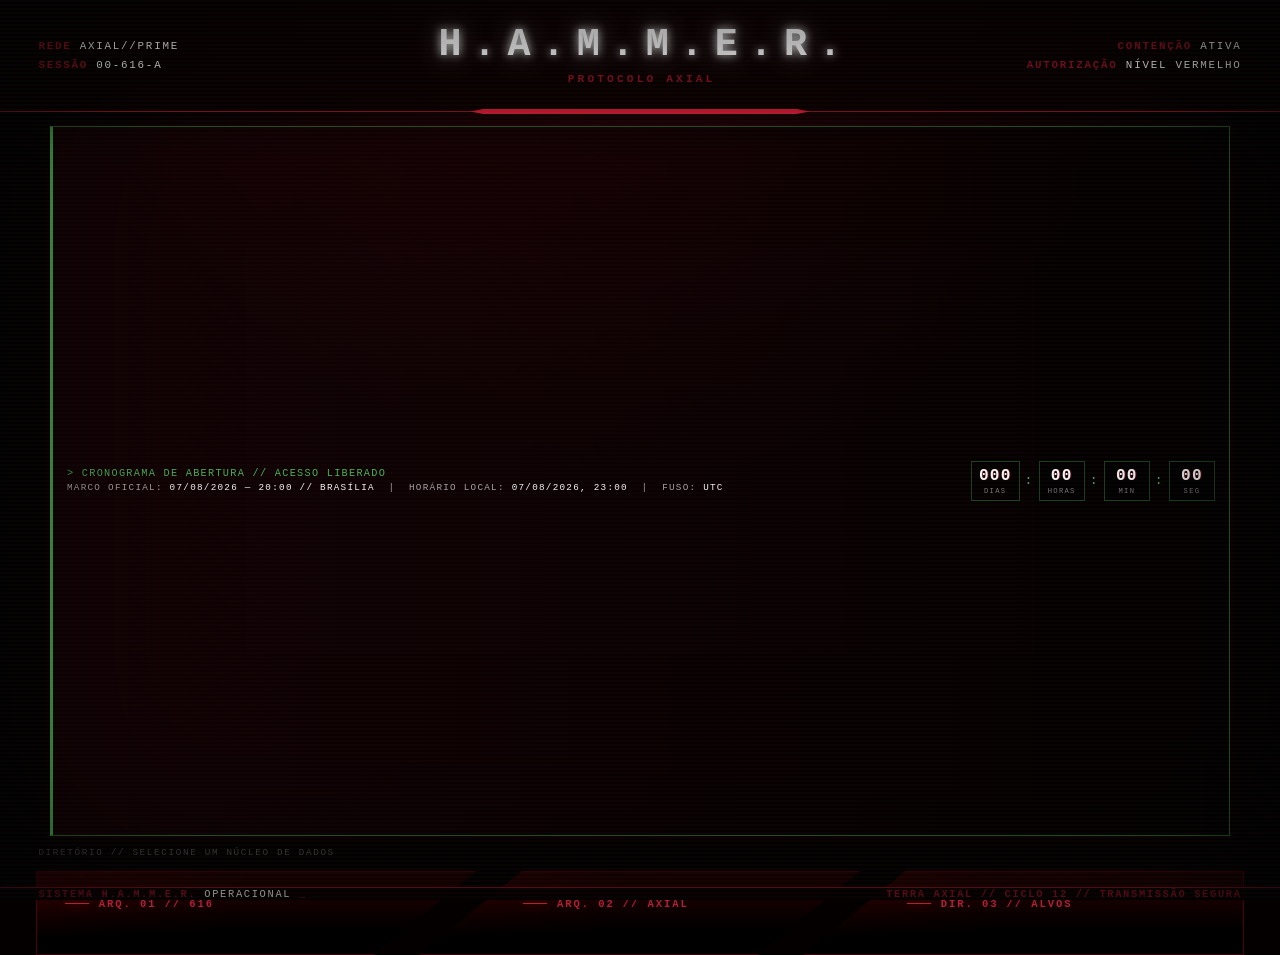
==== commit 8061eef4: "Update index.html" ====
--- a/index.html
+++ b/index.html
@@ -6,301 +6,151 @@
   <meta name="theme-color" content="#050000">
   <meta name="description" content="Terminal de acesso aos arquivos classificados do Protocolo Axial.">
   <title>H.A.M.M.E.R. | PROTOCOLO AXIAL</title>
-
   <link rel="stylesheet" href="axial-os.css">
   <script src="axial-os.js" defer></script>
 
-  <style id="axial-countdown-style">
+  <style id="axial-compact-countdown-style">
     /* ==========================================================
-       CRONOGRAMA AXIAL // CONTAGEM REGRESSIVA
-       Bloco autônomo para funcionar sem alterar axial-os.css
+       CONTAGEM REGRESSIVA COMPACTA — TERRA AXIAL
+       Inserida sem alterar a estrutura original da página.
        ========================================================== */
 
-    .countdown-sector {
-      position: relative;
+    .axial-countdown {
       width: min(1180px, calc(100% - 32px));
-      margin: 26px auto 30px;
-      padding: 18px;
-      border: 1px solid rgba(199, 26, 50, .68);
+      margin: 14px auto 4px;
+      display: flex;
+      align-items: center;
+      justify-content: space-between;
+      gap: 18px;
+      padding: 10px 14px;
+      border: 1px solid rgba(199, 26, 50, .48);
+      border-left: 3px solid #c71a32;
       background:
-        linear-gradient(180deg, rgba(199, 26, 50, .07), rgba(5, 0, 0, .88)),
-        repeating-linear-gradient(
-          90deg,
-          rgba(255, 255, 255, .025) 0,
-          rgba(255, 255, 255, .025) 1px,
-          transparent 1px,
-          transparent 78px
-        );
+        linear-gradient(90deg, rgba(199, 26, 50, .08), rgba(5, 0, 0, .72)),
+        rgba(0, 0, 0, .32);
       box-shadow:
-        0 0 0 1px rgba(255, 255, 255, .025) inset,
-        0 0 28px rgba(199, 26, 50, .12);
-      overflow: hidden;
-      isolation: isolate;
-    }
-
-    .countdown-sector::before,
-    .countdown-sector::after {
-      content: "";
-      position: absolute;
-      pointer-events: none;
-      z-index: -1;
-    }
-
-    .countdown-sector::before {
-      inset: 0;
-      background:
-        linear-gradient(90deg, transparent, rgba(199, 26, 50, .08), transparent);
-      transform: translateX(-100%);
-      animation: countdownSweep 7s linear infinite;
-    }
-
-    .countdown-sector::after {
-      width: 190px;
-      height: 190px;
-      right: -95px;
-      top: -95px;
-      border: 1px solid rgba(199, 26, 50, .25);
-      transform: rotate(45deg);
-    }
-
-    @keyframes countdownSweep {
-      to { transform: translateX(100%); }
-    }
-
-    .countdown-topline {
-      display: flex;
-      align-items: flex-start;
-      justify-content: space-between;
-      gap: 20px;
-      margin-bottom: 18px;
-      padding-bottom: 12px;
-      border-bottom: 1px solid rgba(199, 26, 50, .32);
-    }
-
-    .countdown-kicker,
-    .countdown-status,
-    .countdown-label,
-    .countdown-meta,
-    .countdown-stage,
-    .countdown-progress-labels {
+        0 0 0 1px rgba(255, 255, 255, .02) inset,
+        0 0 16px rgba(199, 26, 50, .08);
+      color: #f4f4f4;
       font-family: "Share Tech Mono", "Courier New", monospace;
       text-transform: uppercase;
-      letter-spacing: .12em;
-    }
-
-    .countdown-kicker {
-      margin: 0 0 5px;
+      letter-spacing: .08em;
+      box-sizing: border-box;
+    }
+
+    .axial-countdown__info {
+      min-width: 0;
+      display: flex;
+      flex-direction: column;
+      gap: 3px;
+    }
+
+    .axial-countdown__label {
       color: #c71a32;
-      font-size: .75rem;
-    }
-
-    .countdown-title {
-      margin: 0;
-      color: #f4f4f4;
-      font-family: "Oxanium", "Arial Narrow", sans-serif;
-      font-size: clamp(1.15rem, 2.4vw, 2rem);
-      line-height: 1;
-      text-transform: uppercase;
-      letter-spacing: .06em;
-    }
-
-    .countdown-status {
-      flex: 0 0 auto;
-      display: inline-flex;
-      align-items: center;
-      gap: 8px;
-      padding: 8px 10px;
-      border: 1px solid rgba(199, 26, 50, .58);
-      background: rgba(199, 26, 50, .08);
-      color: #f4f4f4;
-      font-size: .7rem;
-      white-space: nowrap;
-    }
-
-    .countdown-status-dot {
-      width: 7px;
-      height: 7px;
-      border-radius: 50%;
-      background: #c71a32;
-      box-shadow: 0 0 9px rgba(199, 26, 50, .95);
-      animation: countdownPulse 1.15s steps(2, end) infinite;
-    }
-
-    @keyframes countdownPulse {
-      50% { opacity: .28; }
-    }
-
-    .countdown-grid {
-      display: grid;
-      grid-template-columns: repeat(4, minmax(0, 1fr));
-      gap: 10px;
-    }
-
-    .countdown-unit {
-      position: relative;
-      min-height: 104px;
-      display: grid;
-      align-content: center;
-      justify-items: center;
-      padding: 14px 8px 12px;
-      border: 1px solid rgba(199, 26, 50, .3);
-      background:
-        linear-gradient(180deg, rgba(255, 255, 255, .025), transparent),
-        rgba(0, 0, 0, .36);
-      box-shadow: 0 0 0 1px rgba(255, 255, 255, .018) inset;
-    }
-
-    .countdown-unit::before {
-      content: attr(data-index);
-      position: absolute;
-      left: 7px;
-      top: 6px;
-      color: rgba(244, 244, 244, .28);
-      font: .58rem/1 "Share Tech Mono", monospace;
-      letter-spacing: .12em;
-    }
-
-    .countdown-value {
-      color: #f4f4f4;
-      font-family: "Share Tech Mono", "Courier New", monospace;
-      font-size: clamp(2rem, 6vw, 4.6rem);
-      line-height: .9;
-      font-variant-numeric: tabular-nums;
-      text-shadow:
-        2px 0 rgba(199, 26, 50, .28),
-        -1px 0 rgba(255, 255, 255, .08);
-    }
-
-    .countdown-label {
-      margin-top: 10px;
-      color: rgba(244, 244, 244, .62);
-      font-size: .65rem;
-    }
-
-    .countdown-meta {
-      display: grid;
-      grid-template-columns: 1fr 1fr;
-      gap: 9px 18px;
-      margin-top: 15px;
-      padding: 13px 14px;
-      border-left: 3px solid #c71a32;
-      background: rgba(0, 0, 0, .31);
-      color: rgba(244, 244, 244, .72);
-      font-size: .68rem;
-      line-height: 1.55;
-    }
-
-    .countdown-meta strong {
+      font-size: .64rem;
+      line-height: 1.2;
+    }
+
+    .axial-countdown__date {
+      color: rgba(244, 244, 244, .66);
+      font-size: .58rem;
+      line-height: 1.35;
+      white-space: normal;
+    }
+
+    .axial-countdown__date strong {
       color: #f4f4f4;
       font-weight: 500;
     }
 
-    .countdown-timeline {
-      margin-top: 16px;
-    }
-
-    .countdown-progress {
-      position: relative;
-      height: 6px;
-      margin: 12px 0 7px;
-      border: 1px solid rgba(199, 26, 50, .42);
-      background: rgba(0, 0, 0, .58);
-      overflow: hidden;
-    }
-
-    .countdown-progress-bar {
+    .axial-countdown__timer {
+      flex: 0 0 auto;
+      display: flex;
+      align-items: center;
+      gap: 5px;
+      font-variant-numeric: tabular-nums;
+    }
+
+    .axial-countdown__unit {
+      min-width: 46px;
+      padding: 6px 7px 5px;
+      border: 1px solid rgba(199, 26, 50, .32);
+      background: rgba(0, 0, 0, .34);
+      text-align: center;
+      box-sizing: border-box;
+    }
+
+    .axial-countdown__value {
       display: block;
-      width: 0;
-      height: 100%;
-      background:
-        repeating-linear-gradient(
-          90deg,
-          #c71a32 0,
-          #c71a32 16px,
-          #7d101f 16px,
-          #7d101f 19px
-        );
-      box-shadow: 0 0 14px rgba(199, 26, 50, .42);
-      transition: width .7s ease;
-    }
-
-    .countdown-progress-labels {
-      display: flex;
-      justify-content: space-between;
-      gap: 10px;
-      color: rgba(244, 244, 244, .42);
-      font-size: .57rem;
-    }
-
-    .countdown-stage {
-      margin: 12px 0 0;
+      color: #f4f4f4;
+      font-size: 1rem;
+      line-height: 1;
+      text-shadow: 1px 0 rgba(199, 26, 50, .45);
+    }
+
+    .axial-countdown__name {
+      display: block;
+      margin-top: 4px;
+      color: rgba(244, 244, 244, .48);
+      font-size: .45rem;
+      line-height: 1;
+    }
+
+    .axial-countdown__separator {
       color: #c71a32;
-      font-size: .68rem;
-    }
-
-    .countdown-sector.is-released {
-      border-color: rgba(76, 175, 80, .72);
-      box-shadow: 0 0 30px rgba(76, 175, 80, .12);
-    }
-
-    .countdown-sector.is-released .countdown-status,
-    .countdown-sector.is-released .countdown-unit {
-      border-color: rgba(76, 175, 80, .52);
-    }
-
-    .countdown-sector.is-released .countdown-status-dot,
-    .countdown-sector.is-released .countdown-progress-bar {
-      background: #4caf50;
-      box-shadow: 0 0 12px rgba(76, 175, 80, .72);
-    }
-
-    .countdown-sector.is-released .countdown-stage,
-    .countdown-sector.is-released .countdown-kicker {
+      font-size: .82rem;
+      animation: axialCountdownBlink 1s steps(2, end) infinite;
+    }
+
+    .axial-countdown.is-open {
+      border-color: rgba(76, 175, 80, .55);
+      border-left-color: #4caf50;
+    }
+
+    .axial-countdown.is-open .axial-countdown__label,
+    .axial-countdown.is-open .axial-countdown__separator {
       color: #4caf50;
     }
 
-    @media (max-width: 760px) {
-      .countdown-sector {
+    .axial-countdown.is-open .axial-countdown__unit {
+      border-color: rgba(76, 175, 80, .35);
+    }
+
+    @keyframes axialCountdownBlink {
+      50% { opacity: .25; }
+    }
+
+    @media (max-width: 700px) {
+      .axial-countdown {
         width: min(100% - 20px, 1180px);
-        margin-top: 16px;
-        padding: 13px;
-      }
-
-      .countdown-topline {
         flex-direction: column;
         align-items: stretch;
-      }
-
-      .countdown-status {
-        align-self: flex-start;
-      }
-
-      .countdown-grid {
-        grid-template-columns: repeat(2, minmax(0, 1fr));
-      }
-
-      .countdown-unit {
-        min-height: 88px;
-      }
-
-      .countdown-meta {
-        grid-template-columns: 1fr;
+        gap: 9px;
+        padding: 10px;
+      }
+
+      .axial-countdown__timer {
+        justify-content: space-between;
+        gap: 4px;
+      }
+
+      .axial-countdown__unit {
+        min-width: 0;
+        flex: 1 1 0;
+      }
+
+      .axial-countdown__separator {
+        display: none;
       }
     }
 
     @media (prefers-reduced-motion: reduce) {
-      .countdown-sector::before,
-      .countdown-status-dot {
+      .axial-countdown__separator {
         animation: none;
-      }
-
-      .countdown-progress-bar {
-        transition: none;
       }
     }
   </style>
 </head>
-
 <body>
   <div class="screen-noise" aria-hidden="true"></div>
   <div class="screen-vignette" aria-hidden="true"></div>
@@ -323,84 +173,57 @@
       </div>
     </header>
 
+    <!-- CONTAGEM REGRESSIVA COMPACTA -->
     <section
-      class="countdown-sector"
+      class="axial-countdown"
       id="axial-countdown"
-      aria-labelledby="countdown-title"
+      aria-label="Contagem regressiva para a abertura do Protocolo Axial"
       aria-live="polite"
     >
-      <div class="countdown-topline">
-        <div>
-          <p class="countdown-kicker">&gt; CONTAGEM ATÉ O EVENTO BRANCO // CICLO 12</p>
-          <h2 class="countdown-title" id="countdown-title">Protocolo de Liberação</h2>
-        </div>
-
-        <div class="countdown-status">
-          <span class="countdown-status-dot" aria-hidden="true"></span>
-          <span id="countdown-status-text">JANELA SELADA</span>
-        </div>
-      </div>
-
-      <div class="countdown-grid" aria-label="Contagem regressiva">
-        <div class="countdown-unit" data-index="D-">
-          <strong class="countdown-value" id="countdown-days">000</strong>
-          <span class="countdown-label">Dias</span>
-        </div>
-
-        <div class="countdown-unit" data-index="H-">
-          <strong class="countdown-value" id="countdown-hours">00</strong>
-          <span class="countdown-label">Horas</span>
-        </div>
-
-        <div class="countdown-unit" data-index="M-">
-          <strong class="countdown-value" id="countdown-minutes">00</strong>
-          <span class="countdown-label">Minutos</span>
-        </div>
-
-        <div class="countdown-unit" data-index="S-">
-          <strong class="countdown-value" id="countdown-seconds">00</strong>
-          <span class="countdown-label">Segundos</span>
-        </div>
-      </div>
-
-      <div class="countdown-meta">
-        <span>
-          <strong>MARCO OFICIAL:</strong>
-          <time datetime="2026-08-07T20:00:00-03:00">07/08/2026 — 20:00 // BRASÍLIA</time>
-        </span>
-
-        <span>
-          <strong>EXIBIÇÃO LOCAL:</strong>
-          <time id="countdown-local-date">SINCRONIZANDO...</time>
-        </span>
-
-        <span>
-          <strong>FUSO DETECTADO:</strong>
-          <span id="countdown-timezone">IDENTIFICANDO...</span>
-        </span>
-
-        <span>
-          <strong>SINCRONIA:</strong>
-          <span id="countdown-sync">RELÓGIO DO TERMINAL</span>
-        </span>
-      </div>
-
-      <div class="countdown-timeline" aria-hidden="true">
-        <div class="countdown-progress">
-          <span class="countdown-progress-bar" id="countdown-progress-bar"></span>
-        </div>
-
-        <div class="countdown-progress-labels">
-          <span>T−365D // RASTREIO</span>
-          <span>T−30D // ALERTA</span>
-          <span>T−7D // CONTENÇÃO</span>
-          <span>T−0 // ABERTURA</span>
-        </div>
-      </div>
-
-      <p class="countdown-stage" id="countdown-stage">
-        &gt; FASE ATUAL: RASTREIO TEMPORAL
-      </p>
+      <div class="axial-countdown__info">
+        <span class="axial-countdown__label" id="axial-countdown-status">
+          &gt; CRONOGRAMA DE ABERTURA // JANELA SELADA
+        </span>
+
+        <span class="axial-countdown__date">
+          MARCO OFICIAL:
+          <strong>07/08/2026 — 20:00 // BRASÍLIA</strong>
+          &nbsp;|&nbsp;
+          HORÁRIO LOCAL:
+          <strong id="axial-countdown-local-date">SINCRONIZANDO...</strong>
+          &nbsp;|&nbsp;
+          FUSO:
+          <strong id="axial-countdown-timezone">DETECTANDO...</strong>
+        </span>
+      </div>
+
+      <div class="axial-countdown__timer" aria-label="Tempo restante">
+        <span class="axial-countdown__unit">
+          <strong class="axial-countdown__value" id="axial-days">000</strong>
+          <small class="axial-countdown__name">Dias</small>
+        </span>
+
+        <span class="axial-countdown__separator" aria-hidden="true">:</span>
+
+        <span class="axial-countdown__unit">
+          <strong class="axial-countdown__value" id="axial-hours">00</strong>
+          <small class="axial-countdown__name">Horas</small>
+        </span>
+
+        <span class="axial-countdown__separator" aria-hidden="true">:</span>
+
+        <span class="axial-countdown__unit">
+          <strong class="axial-countdown__value" id="axial-minutes">00</strong>
+          <small class="axial-countdown__name">Min</small>
+        </span>
+
+        <span class="axial-countdown__separator" aria-hidden="true">:</span>
+
+        <span class="axial-countdown__unit">
+          <strong class="axial-countdown__value" id="axial-seconds">00</strong>
+          <small class="axial-countdown__name">Seg</small>
+        </span>
+      </div>
     </section>
 
     <main class="dossier-container" aria-label="Diretório de arquivos H.A.M.M.E.R.">
@@ -444,118 +267,71 @@
     </footer>
   </div>
 
-  <script>
+  <script id="axial-compact-countdown-script">
     (() => {
       "use strict";
 
       /*
-       * MARCO OFICIAL:
-       * 07 de agosto de 2026, às 20h, em Brasília (UTC−3).
+       * Instante oficial:
+       * 07/08/2026 às 20:00 no horário de Brasília (UTC−3).
        *
-       * O instante é fixo. O navegador converte automaticamente
-       * a exibição para o fuso horário do computador do visitante.
+       * O navegador converte a exibição para o fuso horário
+       * configurado no computador do visitante.
        */
-      const EVENT_DATE = new Date("2026-08-07T20:00:00-03:00");
-      const EVENT_TIME = EVENT_DATE.getTime();
-
-      /*
-       * Janela usada apenas para o preenchimento visual da barra.
-       * O contador principal permanece exato independentemente dela.
-       */
-      const PROGRESS_START = new Date("2025-08-07T20:00:00-03:00").getTime();
-      const PROGRESS_DURATION = EVENT_TIME - PROGRESS_START;
-
-      const sector = document.getElementById("axial-countdown");
-      const daysEl = document.getElementById("countdown-days");
-      const hoursEl = document.getElementById("countdown-hours");
-      const minutesEl = document.getElementById("countdown-minutes");
-      const secondsEl = document.getElementById("countdown-seconds");
-      const localDateEl = document.getElementById("countdown-local-date");
-      const timezoneEl = document.getElementById("countdown-timezone");
-      const syncEl = document.getElementById("countdown-sync");
-      const statusEl = document.getElementById("countdown-status-text");
-      const stageEl = document.getElementById("countdown-stage");
-      const progressBar = document.getElementById("countdown-progress-bar");
+      const eventDate = new Date("2026-08-07T20:00:00-03:00");
+      const eventTime = eventDate.getTime();
+
+      const countdown = document.getElementById("axial-countdown");
+      const status = document.getElementById("axial-countdown-status");
+      const localDate = document.getElementById("axial-countdown-local-date");
+      const timezone = document.getElementById("axial-countdown-timezone");
+
+      const days = document.getElementById("axial-days");
+      const hours = document.getElementById("axial-hours");
+      const minutes = document.getElementById("axial-minutes");
+      const seconds = document.getElementById("axial-seconds");
 
       const pad = (value, size = 2) => String(value).padStart(size, "0");
 
-      const timezone =
+      const detectedTimezone =
         Intl.DateTimeFormat().resolvedOptions().timeZone ||
-        "FUSO LOCAL NÃO IDENTIFICADO";
+        "FUSO LOCAL";
 
       const localFormatter = new Intl.DateTimeFormat("pt-BR", {
-        dateStyle: "full",
+        dateStyle: "short",
         timeStyle: "short"
       });
 
-      localDateEl.textContent = localFormatter.format(EVENT_DATE);
-      localDateEl.setAttribute("datetime", EVENT_DATE.toISOString());
-      timezoneEl.textContent = timezone;
-      syncEl.textContent = `UTC${formatOffset(EVENT_DATE)}`;
-
-      function formatOffset(date) {
-        const offsetMinutes = -date.getTimezoneOffset();
-        const sign = offsetMinutes >= 0 ? "+" : "−";
-        const absolute = Math.abs(offsetMinutes);
-        const hours = Math.floor(absolute / 60);
-        const minutes = absolute % 60;
-        return `${sign}${pad(hours)}:${pad(minutes)}`;
-      }
-
-      function setStage(remaining) {
-        const day = 24 * 60 * 60 * 1000;
+      localDate.textContent = localFormatter.format(eventDate);
+      timezone.textContent = detectedTimezone;
+
+      let timer = null;
+
+      function updateCountdown() {
+        const remaining = Math.max(0, eventTime - Date.now());
+
+        const remainingDays = Math.floor(remaining / 86400000);
+        const remainingHours = Math.floor((remaining % 86400000) / 3600000);
+        const remainingMinutes = Math.floor((remaining % 3600000) / 60000);
+        const remainingSeconds = Math.floor((remaining % 60000) / 1000);
+
+        days.textContent = pad(remainingDays, 3);
+        hours.textContent = pad(remainingHours);
+        minutes.textContent = pad(remainingMinutes);
+        seconds.textContent = pad(remainingSeconds);
 
         if (remaining <= 0) {
-          stageEl.textContent = "> FASE ATUAL: PROTOCOLO LIBERADO";
-          statusEl.textContent = "JANELA DE ACESSO ABERTA";
-          sector.classList.add("is-released");
-          return;
+          countdown.classList.add("is-open");
+          status.textContent = "> CRONOGRAMA DE ABERTURA // ACESSO LIBERADO";
+
+          if (timer) {
+            window.clearInterval(timer);
+          }
         }
-
-        sector.classList.remove("is-released");
-        statusEl.textContent = "JANELA SELADA";
-
-        if (remaining <= day) {
-          stageEl.textContent = "> FASE ATUAL: T−24H // ALERTA TERMINAL";
-        } else if (remaining <= 7 * day) {
-          stageEl.textContent = "> FASE ATUAL: T−7D // CONTENÇÃO MÁXIMA";
-        } else if (remaining <= 30 * day) {
-          stageEl.textContent = "> FASE ATUAL: T−30D // ALERTA VERMELHO";
-        } else {
-          stageEl.textContent = "> FASE ATUAL: RASTREIO TEMPORAL";
-        }
-      }
-
-      function updateProgress(now) {
-        const elapsed = now - PROGRESS_START;
-        const progress = Math.min(1, Math.max(0, elapsed / PROGRESS_DURATION));
-        progressBar.style.width = `${(progress * 100).toFixed(3)}%`;
-      }
-
-      function updateCountdown() {
-        const now = Date.now();
-        const remaining = Math.max(0, EVENT_TIME - now);
-
-        const days = Math.floor(remaining / 86400000);
-        const hours = Math.floor((remaining % 86400000) / 3600000);
-        const minutes = Math.floor((remaining % 3600000) / 60000);
-        const seconds = Math.floor((remaining % 60000) / 1000);
-
-        daysEl.textContent = pad(days, 3);
-        hoursEl.textContent = pad(hours);
-        minutesEl.textContent = pad(minutes);
-        secondsEl.textContent = pad(seconds);
-
-        setStage(remaining);
-        updateProgress(now);
-
-        if (remaining <= 0) {
-          clearInterval(timer);
-        }
       }
 
       updateCountdown();
-      const timer = window.setInterval(updateCountdown, 1000);
+      timer = window.setInterval(updateCountdown, 1000);
     })();
   </script>
 </body>
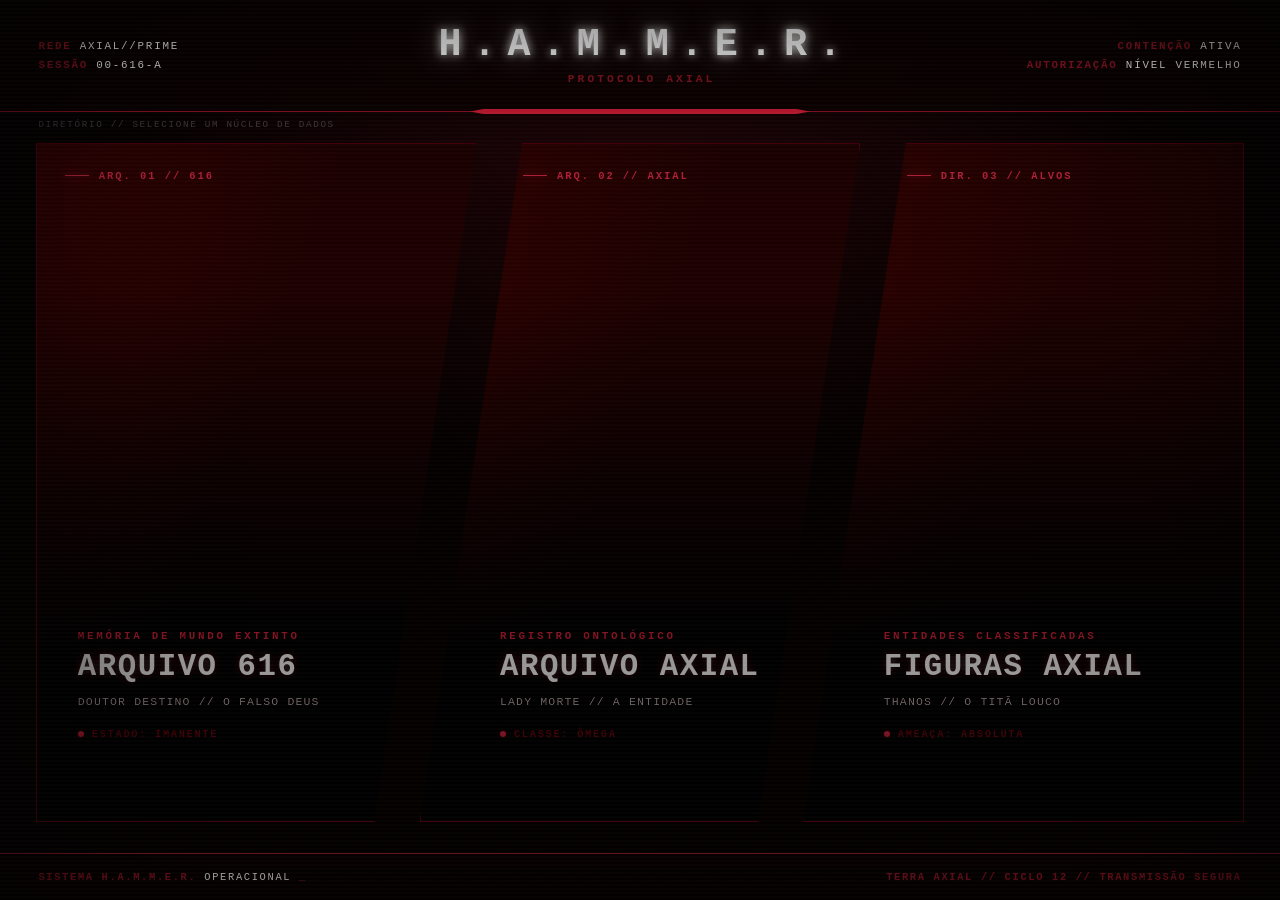
==== commit 7f84eb59: "Update index.html" ====
--- a/index.html
+++ b/index.html
@@ -8,148 +8,6 @@
   <title>H.A.M.M.E.R. | PROTOCOLO AXIAL</title>
   <link rel="stylesheet" href="axial-os.css">
   <script src="axial-os.js" defer></script>
-
-  <style id="axial-compact-countdown-style">
-    /* ==========================================================
-       CONTAGEM REGRESSIVA COMPACTA — TERRA AXIAL
-       Inserida sem alterar a estrutura original da página.
-       ========================================================== */
-
-    .axial-countdown {
-      width: min(1180px, calc(100% - 32px));
-      margin: 14px auto 4px;
-      display: flex;
-      align-items: center;
-      justify-content: space-between;
-      gap: 18px;
-      padding: 10px 14px;
-      border: 1px solid rgba(199, 26, 50, .48);
-      border-left: 3px solid #c71a32;
-      background:
-        linear-gradient(90deg, rgba(199, 26, 50, .08), rgba(5, 0, 0, .72)),
-        rgba(0, 0, 0, .32);
-      box-shadow:
-        0 0 0 1px rgba(255, 255, 255, .02) inset,
-        0 0 16px rgba(199, 26, 50, .08);
-      color: #f4f4f4;
-      font-family: "Share Tech Mono", "Courier New", monospace;
-      text-transform: uppercase;
-      letter-spacing: .08em;
-      box-sizing: border-box;
-    }
-
-    .axial-countdown__info {
-      min-width: 0;
-      display: flex;
-      flex-direction: column;
-      gap: 3px;
-    }
-
-    .axial-countdown__label {
-      color: #c71a32;
-      font-size: .64rem;
-      line-height: 1.2;
-    }
-
-    .axial-countdown__date {
-      color: rgba(244, 244, 244, .66);
-      font-size: .58rem;
-      line-height: 1.35;
-      white-space: normal;
-    }
-
-    .axial-countdown__date strong {
-      color: #f4f4f4;
-      font-weight: 500;
-    }
-
-    .axial-countdown__timer {
-      flex: 0 0 auto;
-      display: flex;
-      align-items: center;
-      gap: 5px;
-      font-variant-numeric: tabular-nums;
-    }
-
-    .axial-countdown__unit {
-      min-width: 46px;
-      padding: 6px 7px 5px;
-      border: 1px solid rgba(199, 26, 50, .32);
-      background: rgba(0, 0, 0, .34);
-      text-align: center;
-      box-sizing: border-box;
-    }
-
-    .axial-countdown__value {
-      display: block;
-      color: #f4f4f4;
-      font-size: 1rem;
-      line-height: 1;
-      text-shadow: 1px 0 rgba(199, 26, 50, .45);
-    }
-
-    .axial-countdown__name {
-      display: block;
-      margin-top: 4px;
-      color: rgba(244, 244, 244, .48);
-      font-size: .45rem;
-      line-height: 1;
-    }
-
-    .axial-countdown__separator {
-      color: #c71a32;
-      font-size: .82rem;
-      animation: axialCountdownBlink 1s steps(2, end) infinite;
-    }
-
-    .axial-countdown.is-open {
-      border-color: rgba(76, 175, 80, .55);
-      border-left-color: #4caf50;
-    }
-
-    .axial-countdown.is-open .axial-countdown__label,
-    .axial-countdown.is-open .axial-countdown__separator {
-      color: #4caf50;
-    }
-
-    .axial-countdown.is-open .axial-countdown__unit {
-      border-color: rgba(76, 175, 80, .35);
-    }
-
-    @keyframes axialCountdownBlink {
-      50% { opacity: .25; }
-    }
-
-    @media (max-width: 700px) {
-      .axial-countdown {
-        width: min(100% - 20px, 1180px);
-        flex-direction: column;
-        align-items: stretch;
-        gap: 9px;
-        padding: 10px;
-      }
-
-      .axial-countdown__timer {
-        justify-content: space-between;
-        gap: 4px;
-      }
-
-      .axial-countdown__unit {
-        min-width: 0;
-        flex: 1 1 0;
-      }
-
-      .axial-countdown__separator {
-        display: none;
-      }
-    }
-
-    @media (prefers-reduced-motion: reduce) {
-      .axial-countdown__separator {
-        animation: none;
-      }
-    }
-  </style>
 </head>
 <body>
   <div class="screen-noise" aria-hidden="true"></div>
@@ -172,59 +30,6 @@
         <span>AUTORIZAÇÃO <strong>NÍVEL VERMELHO</strong></span>
       </div>
     </header>
-
-    <!-- CONTAGEM REGRESSIVA COMPACTA -->
-    <section
-      class="axial-countdown"
-      id="axial-countdown"
-      aria-label="Contagem regressiva para a abertura do Protocolo Axial"
-      aria-live="polite"
-    >
-      <div class="axial-countdown__info">
-        <span class="axial-countdown__label" id="axial-countdown-status">
-          &gt; CRONOGRAMA DE ABERTURA // JANELA SELADA
-        </span>
-
-        <span class="axial-countdown__date">
-          MARCO OFICIAL:
-          <strong>07/08/2026 — 20:00 // BRASÍLIA</strong>
-          &nbsp;|&nbsp;
-          HORÁRIO LOCAL:
-          <strong id="axial-countdown-local-date">SINCRONIZANDO...</strong>
-          &nbsp;|&nbsp;
-          FUSO:
-          <strong id="axial-countdown-timezone">DETECTANDO...</strong>
-        </span>
-      </div>
-
-      <div class="axial-countdown__timer" aria-label="Tempo restante">
-        <span class="axial-countdown__unit">
-          <strong class="axial-countdown__value" id="axial-days">000</strong>
-          <small class="axial-countdown__name">Dias</small>
-        </span>
-
-        <span class="axial-countdown__separator" aria-hidden="true">:</span>
-
-        <span class="axial-countdown__unit">
-          <strong class="axial-countdown__value" id="axial-hours">00</strong>
-          <small class="axial-countdown__name">Horas</small>
-        </span>
-
-        <span class="axial-countdown__separator" aria-hidden="true">:</span>
-
-        <span class="axial-countdown__unit">
-          <strong class="axial-countdown__value" id="axial-minutes">00</strong>
-          <small class="axial-countdown__name">Min</small>
-        </span>
-
-        <span class="axial-countdown__separator" aria-hidden="true">:</span>
-
-        <span class="axial-countdown__unit">
-          <strong class="axial-countdown__value" id="axial-seconds">00</strong>
-          <small class="axial-countdown__name">Seg</small>
-        </span>
-      </div>
-    </section>
 
     <main class="dossier-container" aria-label="Diretório de arquivos H.A.M.M.E.R.">
       <a href="https://arquivoaxial.tumblr.com/616" target="_top" class="card card-1" style="--card-image: url('https://i.imgur.com/IKlFasL.png')" aria-label="Acessar Arquivo 616: Doutor Destino, o Falso Deus">
@@ -266,73 +71,5 @@
       <span>Terra Axial // ciclo 12 // transmissão segura</span>
     </footer>
   </div>
-
-  <script id="axial-compact-countdown-script">
-    (() => {
-      "use strict";
-
-      /*
-       * Instante oficial:
-       * 07/08/2026 às 20:00 no horário de Brasília (UTC−3).
-       *
-       * O navegador converte a exibição para o fuso horário
-       * configurado no computador do visitante.
-       */
-      const eventDate = new Date("2026-08-07T20:00:00-03:00");
-      const eventTime = eventDate.getTime();
-
-      const countdown = document.getElementById("axial-countdown");
-      const status = document.getElementById("axial-countdown-status");
-      const localDate = document.getElementById("axial-countdown-local-date");
-      const timezone = document.getElementById("axial-countdown-timezone");
-
-      const days = document.getElementById("axial-days");
-      const hours = document.getElementById("axial-hours");
-      const minutes = document.getElementById("axial-minutes");
-      const seconds = document.getElementById("axial-seconds");
-
-      const pad = (value, size = 2) => String(value).padStart(size, "0");
-
-      const detectedTimezone =
-        Intl.DateTimeFormat().resolvedOptions().timeZone ||
-        "FUSO LOCAL";
-
-      const localFormatter = new Intl.DateTimeFormat("pt-BR", {
-        dateStyle: "short",
-        timeStyle: "short"
-      });
-
-      localDate.textContent = localFormatter.format(eventDate);
-      timezone.textContent = detectedTimezone;
-
-      let timer = null;
-
-      function updateCountdown() {
-        const remaining = Math.max(0, eventTime - Date.now());
-
-        const remainingDays = Math.floor(remaining / 86400000);
-        const remainingHours = Math.floor((remaining % 86400000) / 3600000);
-        const remainingMinutes = Math.floor((remaining % 3600000) / 60000);
-        const remainingSeconds = Math.floor((remaining % 60000) / 1000);
-
-        days.textContent = pad(remainingDays, 3);
-        hours.textContent = pad(remainingHours);
-        minutes.textContent = pad(remainingMinutes);
-        seconds.textContent = pad(remainingSeconds);
-
-        if (remaining <= 0) {
-          countdown.classList.add("is-open");
-          status.textContent = "> CRONOGRAMA DE ABERTURA // ACESSO LIBERADO";
-
-          if (timer) {
-            window.clearInterval(timer);
-          }
-        }
-      }
-
-      updateCountdown();
-      timer = window.setInterval(updateCountdown, 1000);
-    })();
-  </script>
 </body>
 </html>
